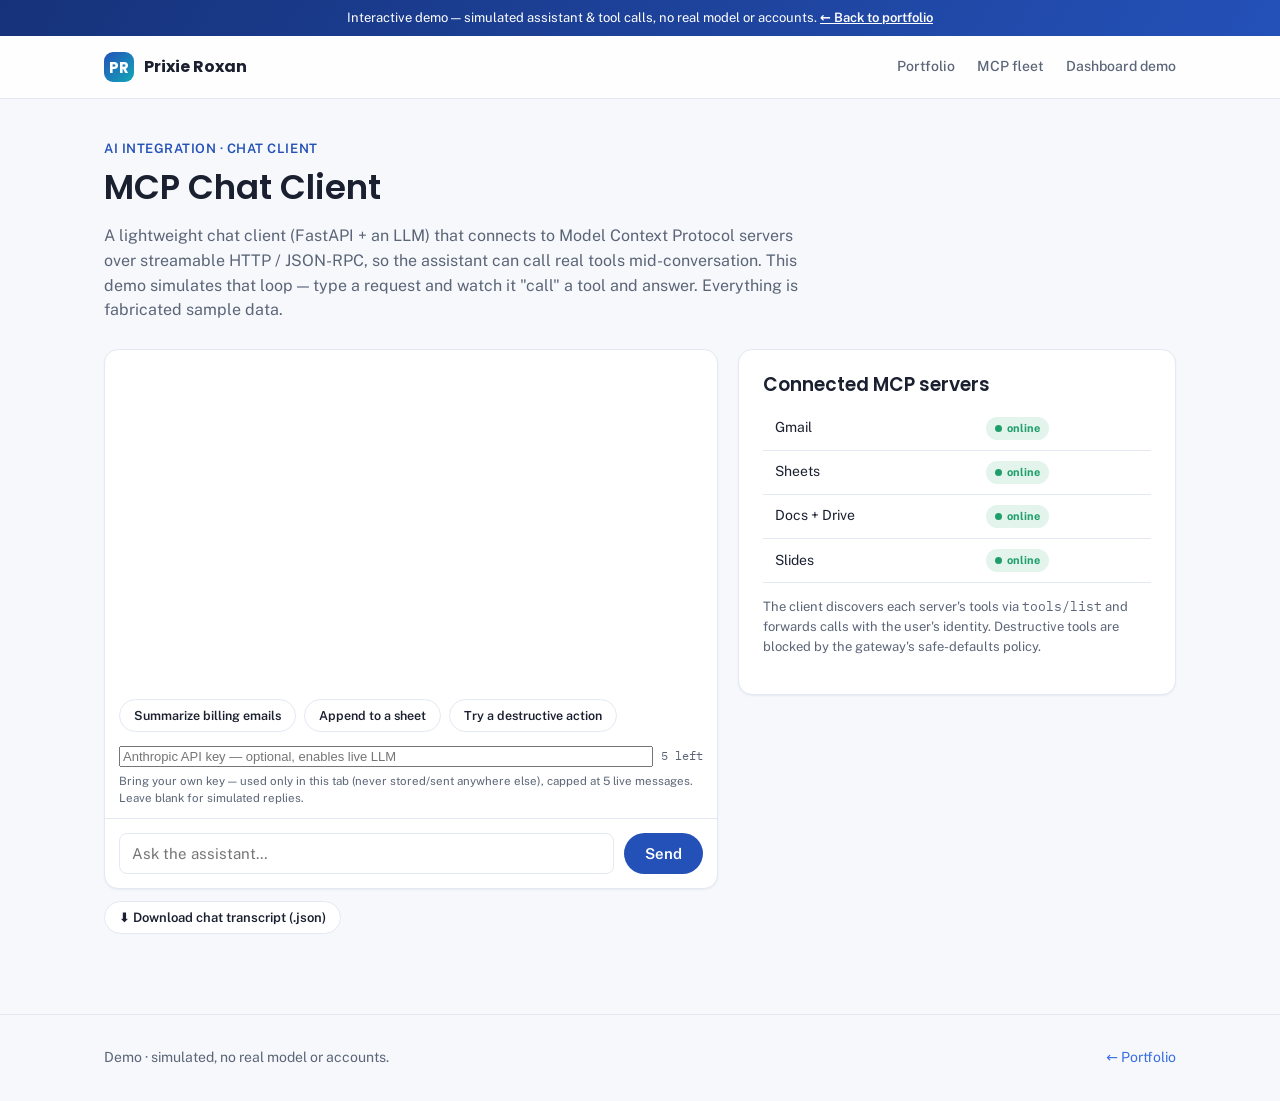
==== demo-chat-client.html @ eefacb86 "Demos generate real downloadable artifacts (docx/xlsx/pdf/csv/json); add MCP chat client with option" ====
<!DOCTYPE html>
<html lang="en">
<head>
<meta charset="utf-8">
<meta name="viewport" content="width=device-width, initial-scale=1">
<title>Demo · MCP Chat Client</title>
<link rel="preconnect" href="https://fonts.googleapis.com">
<link href="https://fonts.googleapis.com/css2?family=Poppins:wght@500;600;700&family=Public+Sans:wght@400;500;600&family=IBM+Plex+Mono:wght@400;500&display=swap" rel="stylesheet">
<link rel="stylesheet" href="styles.css">
<style>
  .chat { display:flex; flex-direction:column; height:540px; }
  .stream { flex:1; overflow-y:auto; padding:18px; display:flex; flex-direction:column; gap:14px; }
  .msg { max-width:80%; padding:11px 15px; border-radius:14px; font-size:14.5px; line-height:1.5; }
  .msg.user { align-self:flex-end; background:var(--blue); color:#fff; border-bottom-right-radius:4px; }
  .msg.bot  { align-self:flex-start; background:var(--blue-soft); color:var(--ink); border-bottom-left-radius:4px; }
  .toolcall { align-self:flex-start; font-family:var(--font-mono); font-size:12px; background:#0f1729; color:#9be7a0; padding:8px 12px; border-radius:10px; max-width:80%; }
  .toolcall .tn { color:#7fc0ff; }
  .composer { display:flex; gap:10px; border-top:1px solid var(--border); padding:14px; }
  .composer input { flex:1; }
  .quick { display:flex; gap:8px; flex-wrap:wrap; padding:0 14px 14px; }
  .quick button { font-size:12.5px; }
  .typing span { display:inline-block; width:6px; height:6px; margin:0 1px; background:var(--muted); border-radius:50%; animation:b 1s infinite; }
  .typing span:nth-child(2){animation-delay:.15s} .typing span:nth-child(3){animation-delay:.3s}
  @keyframes b{0%,60%,100%{opacity:.3;transform:translateY(0)}30%{opacity:1;transform:translateY(-3px)}}
</style>
</head>
<body>

<div class="demo-banner">Interactive demo — simulated assistant & tool calls, no real model or accounts. <a href="index.html">← Back to portfolio</a></div>

<nav class="nav">
  <div class="wrap">
    <div class="brand"><span class="mark">PR</span> Prixie&nbsp;Roxan</div>
    <div class="nav-links"><a href="index.html">Portfolio</a><a href="demo-mcp.html">MCP fleet</a><a href="demo-dashboard.html">Dashboard demo</a></div>
  </div>
</nav>

<header class="demo-head">
  <div class="wrap">
    <div class="tag">AI integration · chat client</div>
    <h1>MCP Chat Client</h1>
    <p>A lightweight chat client (FastAPI + an LLM) that connects to Model Context Protocol servers over streamable HTTP / JSON-RPC, so the assistant can call real tools mid-conversation. This demo simulates that loop — type a request and watch it "call" a tool and answer. Everything is fabricated sample data.</p>
  </div>
</header>

<main class="wrap" style="padding-bottom:40px">
  <div class="row">
    <div class="col" style="flex:1.4">
      <div class="panel chat">
        <div class="stream" id="stream"></div>
        <div class="quick">
          <button class="btn btn-ghost btn-sm" onclick="ask('Summarize my unread billing emails')">Summarize billing emails</button>
          <button class="btn btn-ghost btn-sm" onclick="ask('Add a row to the reconciliation sheet')">Append to a sheet</button>
          <button class="btn btn-ghost btn-sm" onclick="ask('Delete last month\\'s archive folder')">Try a destructive action</button>
        </div>
        <div style="display:flex;gap:8px;align-items:center;padding:0 14px 6px">
          <input type="password" id="apikey" placeholder="Anthropic API key — optional, enables live LLM" style="flex:1;font-size:13px">
          <span id="cap" class="mono" style="font-size:12px;color:var(--muted);white-space:nowrap">5 left</span>
        </div>
        <div style="padding:0 14px 10px;font-size:11.5px;color:var(--muted)">Bring your own key — used only in this tab (never stored/sent anywhere else), capped at 5 live messages. Leave blank for simulated replies.</div>
        <div class="composer">
          <input type="text" id="inp" placeholder="Ask the assistant…" onkeydown="if(event.key==='Enter')send()">
          <button class="btn btn-primary" id="sendbtn" onclick="send()">Send</button>
        </div>
      </div>
      <div style="margin-top:12px"><button class="btn btn-ghost btn-sm" onclick="dlChat()">⬇ Download chat transcript (.json)</button></div>
    </div>

    <div class="col">
      <div class="panel panel-pad">
        <h3 style="margin-bottom:10px">Connected MCP servers</h3>
        <table>
          <tr><td>Gmail</td><td><span class="badge-live">online</span></td></tr>
          <tr><td>Sheets</td><td><span class="badge-live">online</span></td></tr>
          <tr><td>Docs + Drive</td><td><span class="badge-live">online</span></td></tr>
          <tr><td>Slides</td><td><span class="badge-live">online</span></td></tr>
        </table>
        <p style="color:var(--muted);font-size:13px;margin-top:14px">The client discovers each server's tools via <span class="mono">tools/list</span> and forwards calls with the user's identity. Destructive tools are blocked by the gateway's safe-defaults policy.</p>
      </div>
    </div>
  </div>
</main>

<footer><div class="wrap"><div>Demo · simulated, no real model or accounts.</div><div><a href="index.html">← Portfolio</a></div></div></footer>

<script>
const stream = document.getElementById('stream');
const history = [];          // full UI transcript (incl. tool chips)
const llmMessages = [];      // role/content pairs sent to the LLM for context
const MAX_LIVE = 5;          // demo cap on live LLM messages
let liveCount = 0;
function esc(s){ return String(s).replace(/&/g,'&amp;').replace(/</g,'&lt;').replace(/>/g,'&gt;'); }
function add(cls, html){
  const el=document.createElement('div'); el.className=(cls==='tool'?'toolcall':'msg '+cls); el.innerHTML=html;
  stream.appendChild(el); stream.scrollTop=stream.scrollHeight; return el;
}
function typing(){ return add('bot','<span class="typing"><span></span><span></span><span></span></span>'); }
function updateCap(){
  const left = Math.max(0, MAX_LIVE - liveCount);
  document.getElementById('cap').textContent = left + ' left';
  if(left===0) document.getElementById('cap').style.color = 'var(--danger)';
}

async function callLLM(q){
  const key = document.getElementById('apikey').value.trim();
  const res = await fetch('https://api.anthropic.com/v1/messages', {
    method:'POST',
    headers:{
      'content-type':'application/json',
      'x-api-key': key,
      'anthropic-version':'2023-06-01',
      'anthropic-dangerous-direct-browser-access':'true'
    },
    body: JSON.stringify({
      model:'claude-haiku-4-5-20251001',
      max_tokens:300,
      system:'You are a friendly demo assistant on a developer portfolio site, role-playing as an AI connected to MCP tools (Gmail, Sheets, Docs, Slides). All data is fabricated sample data. Keep replies under 80 words. If asked to do something destructive (delete/remove/wipe), explain it is blocked by a safe-defaults policy and an admin must enable it per-profile.',
      messages: llmMessages.concat([{role:'user', content:q}])
    })
  });
  if(!res.ok){ const t=await res.text(); throw new Error('API '+res.status+' — '+t.slice(0,160)); }
  const data = await res.json();
  return (data.content||[]).map(b=>b.text||'').join('').trim() || '(empty response)';
}

// scripted, simulated responses
function reply(text){
  const t=text.toLowerCase();
  if(t.includes('billing')||t.includes('email')||t.includes('unread'))
    return { tool:`gmail.<span class="tn">search_messages</span>({ query: "is:unread subject:billing" }) → 3 matches`,
             answer:'You have <b>3 unread billing emails</b>: a March statement from a vendor, a reconciliation summary from Ops, and a payment confirmation. Want me to draft replies?' };
  if(t.includes('sheet')||t.includes('row')||t.includes('append')||t.includes('reconcil'))
    return { tool:`sheets.<span class="tn">append_row</span>({ range: "Recon!A:D", values: [...] }) → ok`,
             answer:'Done — appended 1 row to <b>Recon!A42:D42</b>. The sheet now has 41 reconciled entries for the period.' };
  if(t.includes('delete')||t.includes('remove')||t.includes('archive')||t.includes('drop'))
    return { tool:`drive.<span class="tn">delete_file</span>(...) → 🛡️ blocked`,
             answer:'I can\\'t do that — <b>delete</b> is a destructive tool and it\\'s disabled by default by the gateway\\'s safe-defaults policy. An admin would need to enable it per-profile first.' };
  return { tool:null, answer:'In the real client this would route through the LLM, which decides whether to call an MCP tool. This demo recognizes a few sample intents — try the quick buttons below.' };
}

function ask(q){ document.getElementById('inp').value=q; send(); }

function simulated(q){
  const r=reply(q); const dots=typing();
  setTimeout(()=>{
    dots.remove();
    if(r.tool){ add('tool','→ '+r.tool); history.push({role:'tool',call:r.tool.replace(/<[^>]+>/g,'')}); }
    setTimeout(()=>{ add('bot', r.answer); history.push({role:'assistant',content:r.answer.replace(/<[^>]+>/g,''),mode:'simulated'}); }, r.tool?500:0);
  }, 650);
}

async function send(){
  const inp=document.getElementById('inp'); const q=inp.value.trim(); if(!q) return;
  add('user', esc(q)); history.push({role:'user',content:q}); inp.value='';
  const key=document.getElementById('apikey').value.trim();
  const useLive = key && liveCount < MAX_LIVE;
  if(useLive){
    const dots=typing(); document.getElementById('sendbtn').disabled=true;
    try{
      const ans=await callLLM(q);
      liveCount++; updateCap();
      dots.remove();
      add('bot', esc(ans).replace(/\n/g,'<br>') + ' <span class="mono" style="font-size:10px;color:var(--muted)">· live</span>');
      llmMessages.push({role:'user',content:q},{role:'assistant',content:ans});
      history.push({role:'assistant',content:ans,mode:'live'});
      if(liveCount>=MAX_LIVE) add('bot','<i>Live demo limit reached (5 messages). Further messages use simulated replies — refresh to reset.</i>');
    }catch(e){
      dots.remove();
      add('bot','<span style="color:var(--danger)">Live call failed: '+esc(e.message)+'</span><br>Falling back to a simulated reply.');
      simulated(q);
    } finally { document.getElementById('sendbtn').disabled=false; }
    return;
  }
  if(key && liveCount>=MAX_LIVE){ /* cap hit */ }
  simulated(q);
}
function dlChat(){
  const blob=new Blob([JSON.stringify({note:'DEMO chat transcript — simulated, sample data only', messages:history},null,2)],{type:'application/json'});
  const a=document.createElement('a'); a.href=URL.createObjectURL(blob); a.download='chat-transcript-demo.json';
  document.body.appendChild(a); a.click(); setTimeout(()=>{URL.revokeObjectURL(a.href);a.remove();},1500);
}
// greeting
add('bot','Hi! I\\'m a demo assistant connected to MCP servers. Ask me to check email, update a sheet, or try a destructive action to see the safety policy. (All data here is fabricated.)');
</script>
</body>
</html>
---- styles.css ----
/* ============================================================
   Portfolio — shared styles (neutral, no client branding)
   ============================================================ */
:root {
  --blue:        #2451b8;
  --blue-deep:   #16327a;
  --blue-bright: #3b6fe0;
  --blue-soft:   #eaf0fb;
  --teal:        #12a8b8;
  --bg:          #f6f8fc;
  --surface:     #ffffff;
  --border:      #e3e8f2;
  --ink:         #1a2030;
  --muted:       #5b6577;
  --success:     #1e9e6a; --success-soft:#e2f4ec;
  --warning:     #c9821b; --warning-soft:#fbefda;
  --danger:      #c23b2e; --danger-soft: #fae7e4;
  --radius-sm: 8px; --radius: 14px; --radius-lg: 20px; --pill: 999px;
  --shadow-sm: 0 1px 2px rgba(20,40,90,.06);
  --shadow:    0 14px 40px -22px rgba(20,40,90,.40);
  --font-display: "Poppins", system-ui, -apple-system, Segoe UI, sans-serif;
  --font-body:    "Public Sans", system-ui, -apple-system, Segoe UI, sans-serif;
  --font-mono:    "IBM Plex Mono", ui-monospace, SFMono-Regular, monospace;
}

* { box-sizing: border-box; }
html { scroll-behavior: smooth; }
body {
  margin: 0; background: var(--bg); color: var(--ink);
  font-family: var(--font-body); font-size: 16px; line-height: 1.55;
  -webkit-font-smoothing: antialiased;
}
h1,h2,h3,h4 { font-family: var(--font-display); font-weight: 600; line-height: 1.2; margin: 0; }
a { color: var(--blue-bright); text-decoration: none; }
a:hover { text-decoration: underline; }
.wrap { max-width: 1120px; margin: 0 auto; padding: 0 24px; }

/* ---- top nav ---- */
.nav {
  position: sticky; top: 0; z-index: 20;
  background: rgba(255,255,255,.85); backdrop-filter: blur(10px);
  border-bottom: 1px solid var(--border);
}
.nav .wrap { display: flex; align-items: center; justify-content: space-between; height: 62px; }
.brand { display: flex; align-items: center; gap: 10px; font-family: var(--font-display); font-weight: 700; color: var(--ink); }
.brand .mark {
  width: 30px; height: 30px; border-radius: 9px;
  background: linear-gradient(135deg, var(--blue), var(--teal));
  display: grid; place-items: center; color: #fff; font-weight: 700; font-size: 15px;
}
.nav-links { display: flex; gap: 22px; font-size: 14px; }
.nav-links a { color: var(--muted); font-weight: 500; }
.nav-links a:hover { color: var(--ink); text-decoration: none; }

/* ---- hero ---- */
.hero { padding: 76px 0 52px; }
.hero .eyebrow {
  display: inline-block; font-size: 13px; font-weight: 600; letter-spacing: .04em;
  text-transform: uppercase; color: var(--blue); background: var(--blue-soft);
  padding: 5px 12px; border-radius: var(--pill); margin-bottom: 18px;
}
.hero h1 { font-size: 44px; letter-spacing: -.02em; max-width: 16ch; }
.hero h1 .grad { background: linear-gradient(120deg, var(--blue), var(--teal)); -webkit-background-clip: text; background-clip: text; color: transparent; }
.hero p.lead { font-size: 19px; color: var(--muted); max-width: 60ch; margin: 18px 0 0; }
.hero .cta { margin-top: 30px; display: flex; gap: 12px; flex-wrap: wrap; }

/* ---- buttons ---- */
.btn {
  font-family: var(--font-body); font-weight: 600; font-size: 15px;
  padding: 11px 20px; border-radius: var(--pill); border: 1px solid transparent;
  cursor: pointer; display: inline-flex; align-items: center; gap: 8px; transition: .15s;
}
.btn-primary { background: var(--blue); color: #fff; }
.btn-primary:hover { background: var(--blue-deep); text-decoration: none; }
.btn-ghost { background: var(--surface); color: var(--ink); border-color: var(--border); }
.btn-ghost:hover { border-color: var(--blue-bright); color: var(--blue-bright); text-decoration: none; }
.btn-sm { padding: 8px 14px; font-size: 13px; }

/* ---- stats strip ---- */
.stats { display: flex; gap: 36px; flex-wrap: wrap; margin-top: 44px; padding-top: 28px; border-top: 1px solid var(--border); }
.stat .n { font-family: var(--font-display); font-weight: 700; font-size: 30px; color: var(--blue-deep); }
.stat .l { font-size: 13px; color: var(--muted); }

/* ---- section ---- */
.section { padding: 56px 0; }
.section h2 { font-size: 30px; letter-spacing: -.01em; }
.section .sub { color: var(--muted); margin-top: 8px; max-width: 64ch; }

/* ---- project grid ---- */
.grid { display: grid; grid-template-columns: repeat(auto-fill, minmax(330px, 1fr)); gap: 22px; margin-top: 34px; }
.card {
  background: var(--surface); border: 1px solid var(--border); border-radius: var(--radius);
  padding: 26px; box-shadow: var(--shadow-sm); transition: .18s; display: flex; flex-direction: column;
}
.card:hover { transform: translateY(-3px); box-shadow: var(--shadow); border-color: #cfd9ee; }
.card .ico { width: 46px; height: 46px; border-radius: 12px; display: grid; place-items: center; font-size: 22px; margin-bottom: 16px; }
.card h3 { font-size: 19px; }
.card .tag { font-size: 12px; font-weight: 600; color: var(--blue); text-transform: uppercase; letter-spacing: .04em; margin-bottom: 8px; }
.card p { color: var(--muted); font-size: 14.5px; margin: 10px 0 0; flex: 1; }
.card .meta { display: flex; flex-wrap: wrap; gap: 6px; margin: 16px 0; }
.chip { font-size: 12px; font-weight: 500; background: var(--blue-soft); color: var(--blue-deep); padding: 4px 10px; border-radius: var(--pill); }
.chip.alt { background: #eef7f8; color: #0d7e8c; }
.card .foot { display: flex; gap: 14px; align-items: center; margin-top: auto; padding-top: 14px; }
.card .foot a { font-size: 14px; font-weight: 600; }
.badge-live { font-size: 11px; font-weight: 700; color: var(--success); background: var(--success-soft); padding: 3px 9px; border-radius: var(--pill); display: inline-flex; gap: 5px; align-items: center; }
.badge-live::before { content:""; width: 7px; height: 7px; border-radius: 50%; background: var(--success); }
.badge-demo { font-size: 11px; font-weight: 700; color: var(--warning); background: var(--warning-soft); padding: 3px 9px; border-radius: var(--pill); }

/* ---- demo page shell ---- */
.demo-banner {
  background: linear-gradient(120deg, var(--blue-deep), var(--blue));
  color: #fff; padding: 8px 0; font-size: 13px; text-align: center;
}
.demo-banner a { color: #fff; text-decoration: underline; font-weight: 600; }
.demo-head { padding: 40px 0 10px; }
.demo-head .tag { color: var(--blue); font-weight: 600; font-size: 13px; text-transform: uppercase; letter-spacing: .04em; }
.demo-head h1 { font-size: 34px; margin: 8px 0; }
.demo-head p { color: var(--muted); max-width: 70ch; }

.panel { background: var(--surface); border: 1px solid var(--border); border-radius: var(--radius); box-shadow: var(--shadow-sm); }
.panel-pad { padding: 24px; }
.row { display: flex; gap: 20px; flex-wrap: wrap; }
.col { flex: 1; min-width: 280px; }

label.fld { display: block; font-size: 13px; font-weight: 600; color: var(--muted); margin: 14px 0 6px; }
select, input[type=text], input[type=number] {
  width: 100%; padding: 10px 12px; border: 1px solid var(--border); border-radius: var(--radius-sm);
  font-family: var(--font-body); font-size: 15px; background: #fff; color: var(--ink);
}
select:focus, input:focus { outline: 2px solid var(--blue-soft); border-color: var(--blue-bright); }

table { width: 100%; border-collapse: collapse; font-size: 14px; }
th, td { text-align: left; padding: 10px 12px; border-bottom: 1px solid var(--border); }
th { font-size: 12px; text-transform: uppercase; letter-spacing: .03em; color: var(--muted); }
tr:hover td { background: #fafcff; }
.mono { font-family: var(--font-mono); font-size: 13px; }

.kpi-grid { display: grid; grid-template-columns: repeat(auto-fit, minmax(150px,1fr)); gap: 16px; }
.kpi { background: var(--surface); border: 1px solid var(--border); border-radius: var(--radius); padding: 18px; }
.kpi .n { font-family: var(--font-display); font-weight: 700; font-size: 28px; color: var(--blue-deep); }
.kpi .l { font-size: 13px; color: var(--muted); margin-top: 2px; }
.kpi .d { font-size: 12px; font-weight: 600; margin-top: 6px; }
.up { color: var(--success); } .down { color: var(--danger); }

.codeblock { background: #0f1729; color: #e6edff; border-radius: var(--radius); padding: 18px 20px; font-family: var(--font-mono); font-size: 13px; overflow-x: auto; line-height: 1.6; }
.codeblock .k { color: #7fc0ff; } .codeblock .s { color: #9be7a0; } .codeblock .c { color: #6b7896; }

.tabs { display: flex; gap: 6px; border-bottom: 1px solid var(--border); margin-bottom: 18px; }
.tab { padding: 9px 16px; font-size: 14px; font-weight: 600; color: var(--muted); cursor: pointer; border-bottom: 2px solid transparent; }
.tab.active { color: var(--blue); border-bottom-color: var(--blue); }

footer { border-top: 1px solid var(--border); padding: 32px 0; color: var(--muted); font-size: 14px; margin-top: 40px; }
footer .wrap { display: flex; justify-content: space-between; flex-wrap: wrap; gap: 12px; }

@media (max-width: 640px) {
  .hero h1 { font-size: 33px; }
  .nav-links { display: none; }
}
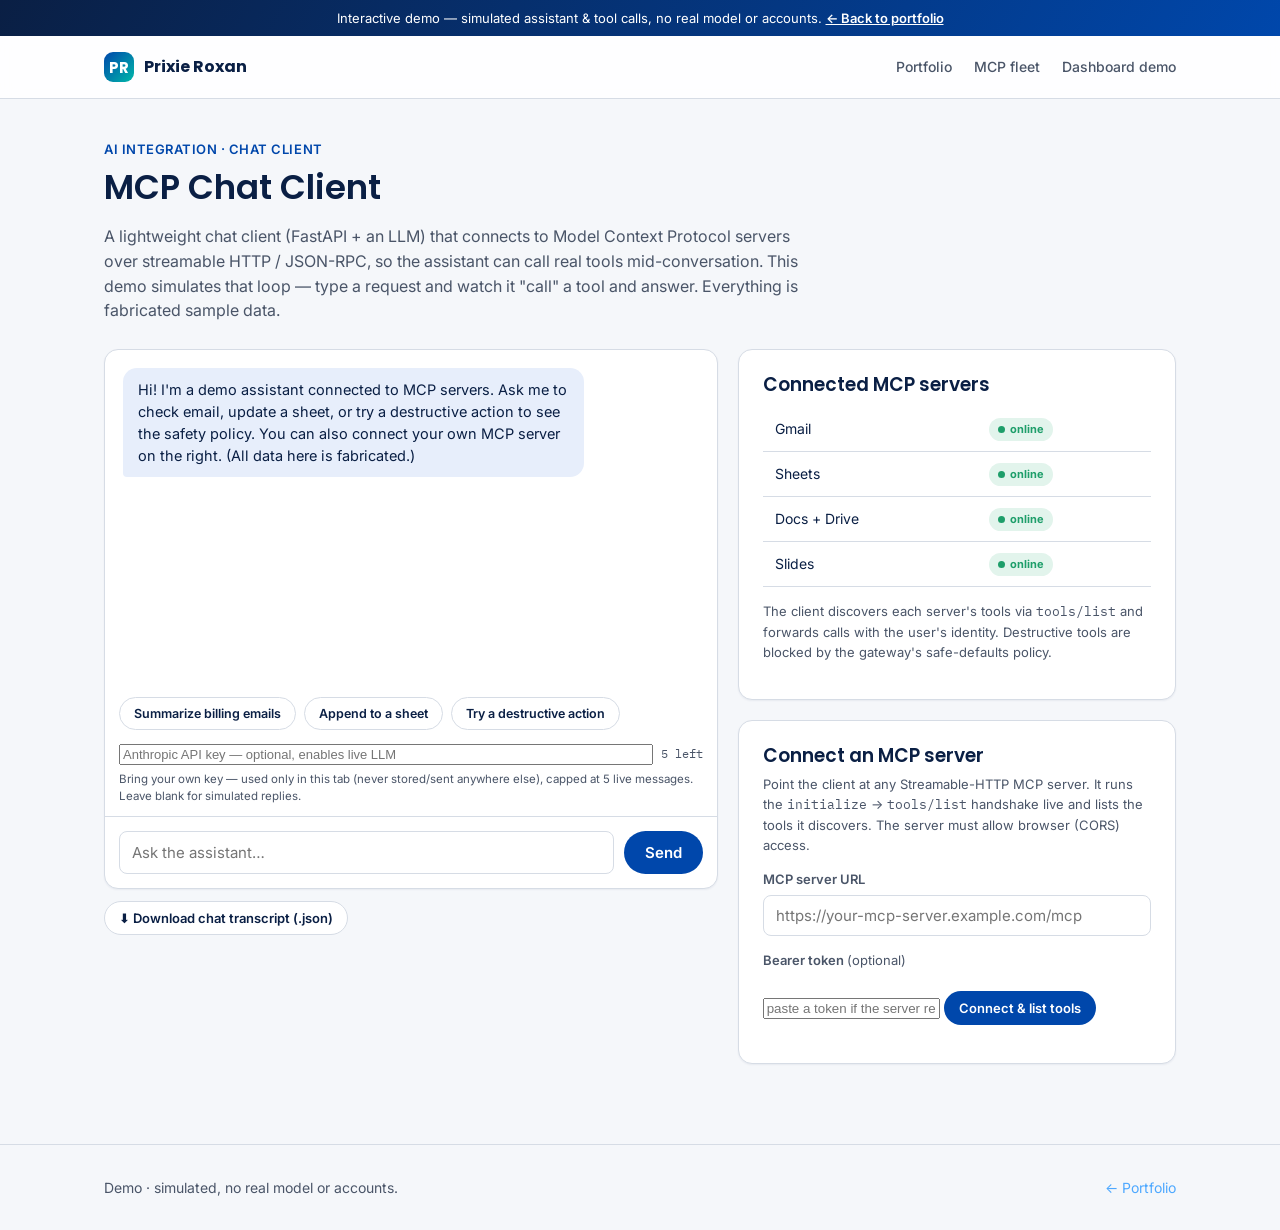
==== commit 0f78e997: "Brand outputs as NovaBank (fictional); fix PDF currency garble; add MCP server connect to chat clien" ====
--- a/demo-chat-client.html
+++ b/demo-chat-client.html
@@ -5,7 +5,7 @@
 <meta name="viewport" content="width=device-width, initial-scale=1">
 <title>Demo · MCP Chat Client</title>
 <link rel="preconnect" href="https://fonts.googleapis.com">
-<link href="https://fonts.googleapis.com/css2?family=Poppins:wght@500;600;700&family=Public+Sans:wght@400;500;600&family=IBM+Plex+Mono:wght@400;500&display=swap" rel="stylesheet">
+<link href="https://fonts.googleapis.com/css2?family=Poppins:wght@500;600;700&family=Inter:wght@400;500;600&family=Public+Sans:wght@400;500;600&family=IBM+Plex+Mono:wght@400;500&display=swap" rel="stylesheet">
 <link rel="stylesheet" href="styles.css">
 <style>
   .chat { display:flex; flex-direction:column; height:540px; }
@@ -51,7 +51,7 @@
         <div class="quick">
           <button class="btn btn-ghost btn-sm" onclick="ask('Summarize my unread billing emails')">Summarize billing emails</button>
           <button class="btn btn-ghost btn-sm" onclick="ask('Add a row to the reconciliation sheet')">Append to a sheet</button>
-          <button class="btn btn-ghost btn-sm" onclick="ask('Delete last month\\'s archive folder')">Try a destructive action</button>
+          <button class="btn btn-ghost btn-sm" onclick="ask('Delete last month\'s archive folder')">Try a destructive action</button>
         </div>
         <div style="display:flex;gap:8px;align-items:center;padding:0 14px 6px">
           <input type="password" id="apikey" placeholder="Anthropic API key — optional, enables live LLM" style="flex:1;font-size:13px">
@@ -76,6 +76,17 @@
           <tr><td>Slides</td><td><span class="badge-live">online</span></td></tr>
         </table>
         <p style="color:var(--muted);font-size:13px;margin-top:14px">The client discovers each server's tools via <span class="mono">tools/list</span> and forwards calls with the user's identity. Destructive tools are blocked by the gateway's safe-defaults policy.</p>
+      </div>
+
+      <div class="panel panel-pad" style="margin-top:20px">
+        <h3 style="margin-bottom:6px">Connect an MCP server</h3>
+        <p style="color:var(--muted);font-size:13px;margin:0 0 12px">Point the client at any Streamable-HTTP MCP server. It runs the <span class="mono">initialize</span> → <span class="mono">tools/list</span> handshake live and lists the tools it discovers. The server must allow browser (CORS) access.</p>
+        <label class="fld">MCP server URL</label>
+        <input type="text" id="mcpurl" placeholder="https://your-mcp-server.example.com/mcp">
+        <label class="fld">Bearer token <span style="font-weight:400">(optional)</span></label>
+        <input type="password" id="mcptoken" placeholder="paste a token if the server requires one">
+        <button class="btn btn-primary btn-sm" style="margin-top:14px" onclick="connectMcp()">Connect &amp; list tools</button>
+        <div id="mcpresult" style="margin-top:14px;font-size:13.5px"></div>
       </div>
     </div>
   </div>
@@ -134,7 +145,7 @@
              answer:'Done — appended 1 row to <b>Recon!A42:D42</b>. The sheet now has 41 reconciled entries for the period.' };
   if(t.includes('delete')||t.includes('remove')||t.includes('archive')||t.includes('drop'))
     return { tool:`drive.<span class="tn">delete_file</span>(...) → 🛡️ blocked`,
-             answer:'I can\\'t do that — <b>delete</b> is a destructive tool and it\\'s disabled by default by the gateway\\'s safe-defaults policy. An admin would need to enable it per-profile first.' };
+             answer:'I can\'t do that — <b>delete</b> is a destructive tool and it\'s disabled by default by the gateway\'s safe-defaults policy. An admin would need to enable it per-profile first.' };
   return { tool:null, answer:'In the real client this would route through the LLM, which decides whether to call an MCP tool. This demo recognizes a few sample intents — try the quick buttons below.' };
 }
 
@@ -179,8 +190,62 @@
   const a=document.createElement('a'); a.href=URL.createObjectURL(blob); a.download='chat-transcript-demo.json';
   document.body.appendChild(a); a.click(); setTimeout(()=>{URL.revokeObjectURL(a.href);a.remove();},1500);
 }
+// ---- live MCP server connection (Streamable HTTP / JSON-RPC) ----
+async function rpc(url, token, method, params, sessionId){
+  const headers = { 'content-type':'application/json', 'accept':'application/json, text/event-stream' };
+  if(token) headers['authorization'] = 'Bearer ' + token;
+  if(sessionId) headers['mcp-session-id'] = sessionId;
+  const body = { jsonrpc:'2.0', id: String(Date.now()), method };
+  if(params !== undefined) body.params = params;
+  const res = await fetch(url, { method:'POST', headers, body: JSON.stringify(body) });
+  const sid = res.headers.get('mcp-session-id') || sessionId;
+  const ct = res.headers.get('content-type') || '';
+  const text = await res.text();
+  let json;
+  if(ct.includes('text/event-stream')){
+    text.split(/\r?\n/).filter(l=>l.startsWith('data:')).forEach(l=>{
+      try{ const o = JSON.parse(l.slice(5).trim()); if(o.result || o.error) json = o; }catch(e){}
+    });
+  } else {
+    try{ json = JSON.parse(text); }catch(e){}
+  }
+  if(!res.ok && !json) throw new Error('HTTP ' + res.status + ' — ' + text.slice(0,140));
+  if(json && json.error) throw new Error(json.error.message || JSON.stringify(json.error));
+  return { json, sid };
+}
+async function connectMcp(){
+  const url = document.getElementById('mcpurl').value.trim();
+  const token = document.getElementById('mcptoken').value.trim();
+  const out = document.getElementById('mcpresult');
+  if(!url){ out.innerHTML = '<span style="color:var(--danger)">Enter an MCP server URL.</span>'; return; }
+  out.innerHTML = '<span class="typing"><span></span><span></span><span></span></span> connecting…';
+  try{
+    const init = await rpc(url, token, 'initialize', { protocolVersion:'2024-11-05', capabilities:{}, clientInfo:{ name:'portfolio-demo-client', version:'1.0.0' } });
+    const sid = init.sid;
+    const srv = init.json && init.json.result && init.json.result.serverInfo;
+    // best-effort initialized notification
+    fetch(url, { method:'POST', headers: Object.assign({'content-type':'application/json','accept':'application/json, text/event-stream'}, token?{authorization:'Bearer '+token}:{}, sid?{'mcp-session-id':sid}:{}), body: JSON.stringify({ jsonrpc:'2.0', method:'notifications/initialized' }) }).catch(()=>{});
+    const tl = await rpc(url, token, 'tools/list', {}, sid);
+    const tools = (tl.json && tl.json.result && tl.json.result.tools) || [];
+    let html = '<div class="badge-live">connected'+(srv?(' · '+esc(srv.name||'')):'')+'</div>';
+    if(tools.length){
+      html += '<div style="color:var(--muted);margin:10px 0 6px">Discovered <b>'+tools.length+'</b> tools:</div>';
+      html += '<div style="max-height:200px;overflow:auto;display:flex;flex-direction:column;gap:6px">';
+      tools.slice(0,40).forEach(t=>{ html += '<div class="mono" style="font-size:12px;background:var(--blue-soft);padding:6px 10px;border-radius:8px">'+esc(t.name)+(t.description?'<span style="color:var(--muted);font-weight:400"> — '+esc(t.description.slice(0,70))+'</span>':'')+'</div>'; });
+      html += '</div>';
+      if(tools.length>40) html += '<div style="color:var(--muted);font-size:12px;margin-top:6px">… and '+(tools.length-40)+' more</div>';
+    } else {
+      html += '<div style="color:var(--muted);margin-top:10px">Connected, but no tools were returned.</div>';
+    }
+    out.innerHTML = html;
+  }catch(e){
+    out.innerHTML = '<span style="color:var(--danger)">Could not connect: '+esc(e.message)+'</span>'+
+      '<div style="color:var(--muted);font-size:12px;margin-top:8px">If this is a CORS error, the server must send <span class="mono">Access-Control-Allow-Origin</span> headers to be reachable from a browser. Servers without browser CORS can only be reached from a backend client.</div>';
+  }
+}
+
 // greeting
-add('bot','Hi! I\\'m a demo assistant connected to MCP servers. Ask me to check email, update a sheet, or try a destructive action to see the safety policy. (All data here is fabricated.)');
+add('bot','Hi! I\'m a demo assistant connected to MCP servers. Ask me to check email, update a sheet, or try a destructive action to see the safety policy. You can also connect your own MCP server on the right. (All data here is fabricated.)');
 </script>
 </body>
 </html>
--- a/styles.css
+++ b/styles.css
@@ -2,16 +2,17 @@
    Portfolio — shared styles (neutral, no client branding)
    ============================================================ */
 :root {
-  --blue:        #2451b8;
-  --blue-deep:   #16327a;
-  --blue-bright: #3b6fe0;
-  --blue-soft:   #eaf0fb;
-  --teal:        #12a8b8;
-  --bg:          #f6f8fc;
+  /* NovaBank brand palette (fictional demo bank) */
+  --blue:        #0047AB;   /* Trust Blue */
+  --blue-deep:   #0A1F44;   /* Deep Navy  */
+  --blue-bright: #4DA8FF;   /* Sky Blue   */
+  --blue-soft:   #E7EEFB;
+  --teal:        #00B8A9;   /* Teal       */
+  --bg:          #F5F7FA;   /* Light Gray */
   --surface:     #ffffff;
-  --border:      #e3e8f2;
-  --ink:         #1a2030;
-  --muted:       #5b6577;
+  --border:      #D6DCE5;   /* Medium Gray */
+  --ink:         #0A1F44;
+  --muted:       #4A5568;   /* Dark Gray  */
   --success:     #1e9e6a; --success-soft:#e2f4ec;
   --warning:     #c9821b; --warning-soft:#fbefda;
   --danger:      #c23b2e; --danger-soft: #fae7e4;
@@ -19,7 +20,7 @@
   --shadow-sm: 0 1px 2px rgba(20,40,90,.06);
   --shadow:    0 14px 40px -22px rgba(20,40,90,.40);
   --font-display: "Poppins", system-ui, -apple-system, Segoe UI, sans-serif;
-  --font-body:    "Public Sans", system-ui, -apple-system, Segoe UI, sans-serif;
+  --font-body:    "Inter", system-ui, -apple-system, Segoe UI, sans-serif;
   --font-mono:    "IBM Plex Mono", ui-monospace, SFMono-Regular, monospace;
 }
 
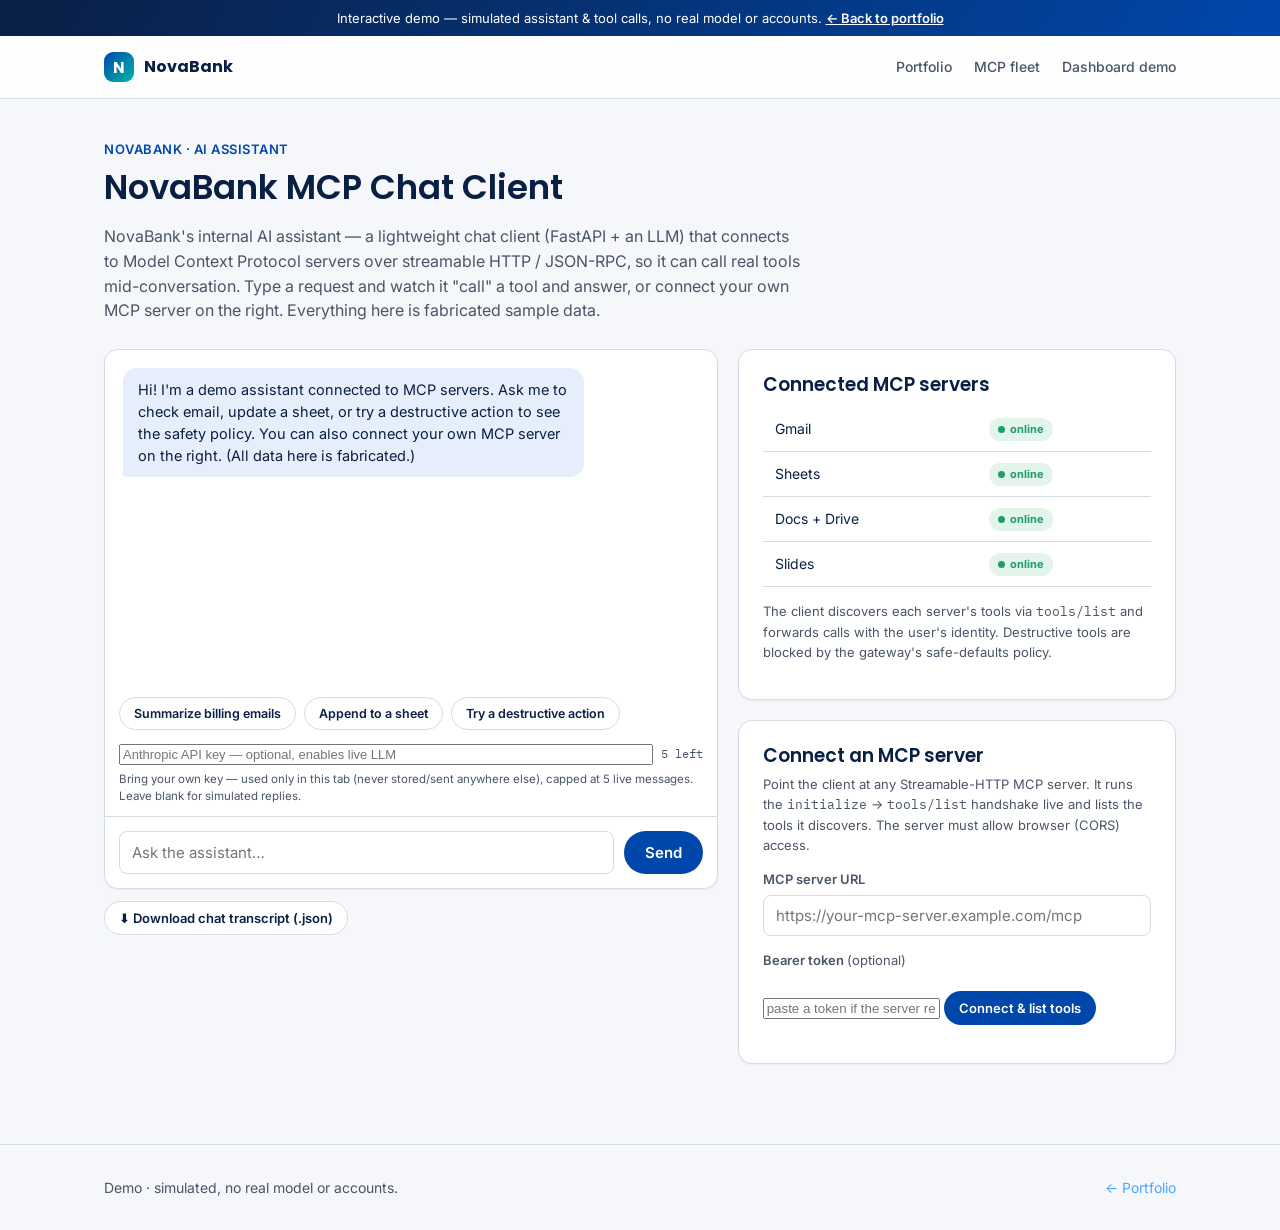
==== commit 05a0ac9f: "Rebrand web app demo UIs as NovaBank (nav, headers, loan preview)" ====
--- a/demo-chat-client.html
+++ b/demo-chat-client.html
@@ -26,20 +26,20 @@
 </head>
 <body>
 
-<div class="demo-banner">Interactive demo — simulated assistant & tool calls, no real model or accounts. <a href="index.html">← Back to portfolio</a></div>
+<div class="demo-banner">Interactive demo — simulated assistant & tool calls, no real model or accounts. <a href="https://larouxantech.com/">← Back to portfolio</a></div>
 
 <nav class="nav">
   <div class="wrap">
-    <div class="brand"><span class="mark">PR</span> Prixie&nbsp;Roxan</div>
-    <div class="nav-links"><a href="index.html">Portfolio</a><a href="demo-mcp.html">MCP fleet</a><a href="demo-dashboard.html">Dashboard demo</a></div>
+    <div class="brand"><span class="mark">N</span> NovaBank</div>
+    <div class="nav-links"><a href="https://larouxantech.com/">Portfolio</a><a href="demo-mcp.html">MCP fleet</a><a href="demo-dashboard.html">Dashboard demo</a></div>
   </div>
 </nav>
 
 <header class="demo-head">
   <div class="wrap">
-    <div class="tag">AI integration · chat client</div>
-    <h1>MCP Chat Client</h1>
-    <p>A lightweight chat client (FastAPI + an LLM) that connects to Model Context Protocol servers over streamable HTTP / JSON-RPC, so the assistant can call real tools mid-conversation. This demo simulates that loop — type a request and watch it "call" a tool and answer. Everything is fabricated sample data.</p>
+    <div class="tag">NovaBank · AI assistant</div>
+    <h1>NovaBank MCP Chat Client</h1>
+    <p>NovaBank's internal AI assistant — a lightweight chat client (FastAPI + an LLM) that connects to Model Context Protocol servers over streamable HTTP / JSON-RPC, so it can call real tools mid-conversation. Type a request and watch it "call" a tool and answer, or connect your own MCP server on the right. Everything here is fabricated sample data.</p>
   </div>
 </header>
 
@@ -92,7 +92,7 @@
   </div>
 </main>
 
-<footer><div class="wrap"><div>Demo · simulated, no real model or accounts.</div><div><a href="index.html">← Portfolio</a></div></div></footer>
+<footer><div class="wrap"><div>Demo · simulated, no real model or accounts.</div><div><a href="https://larouxantech.com/">← Portfolio</a></div></div></footer>
 
 <script>
 const stream = document.getElementById('stream');
